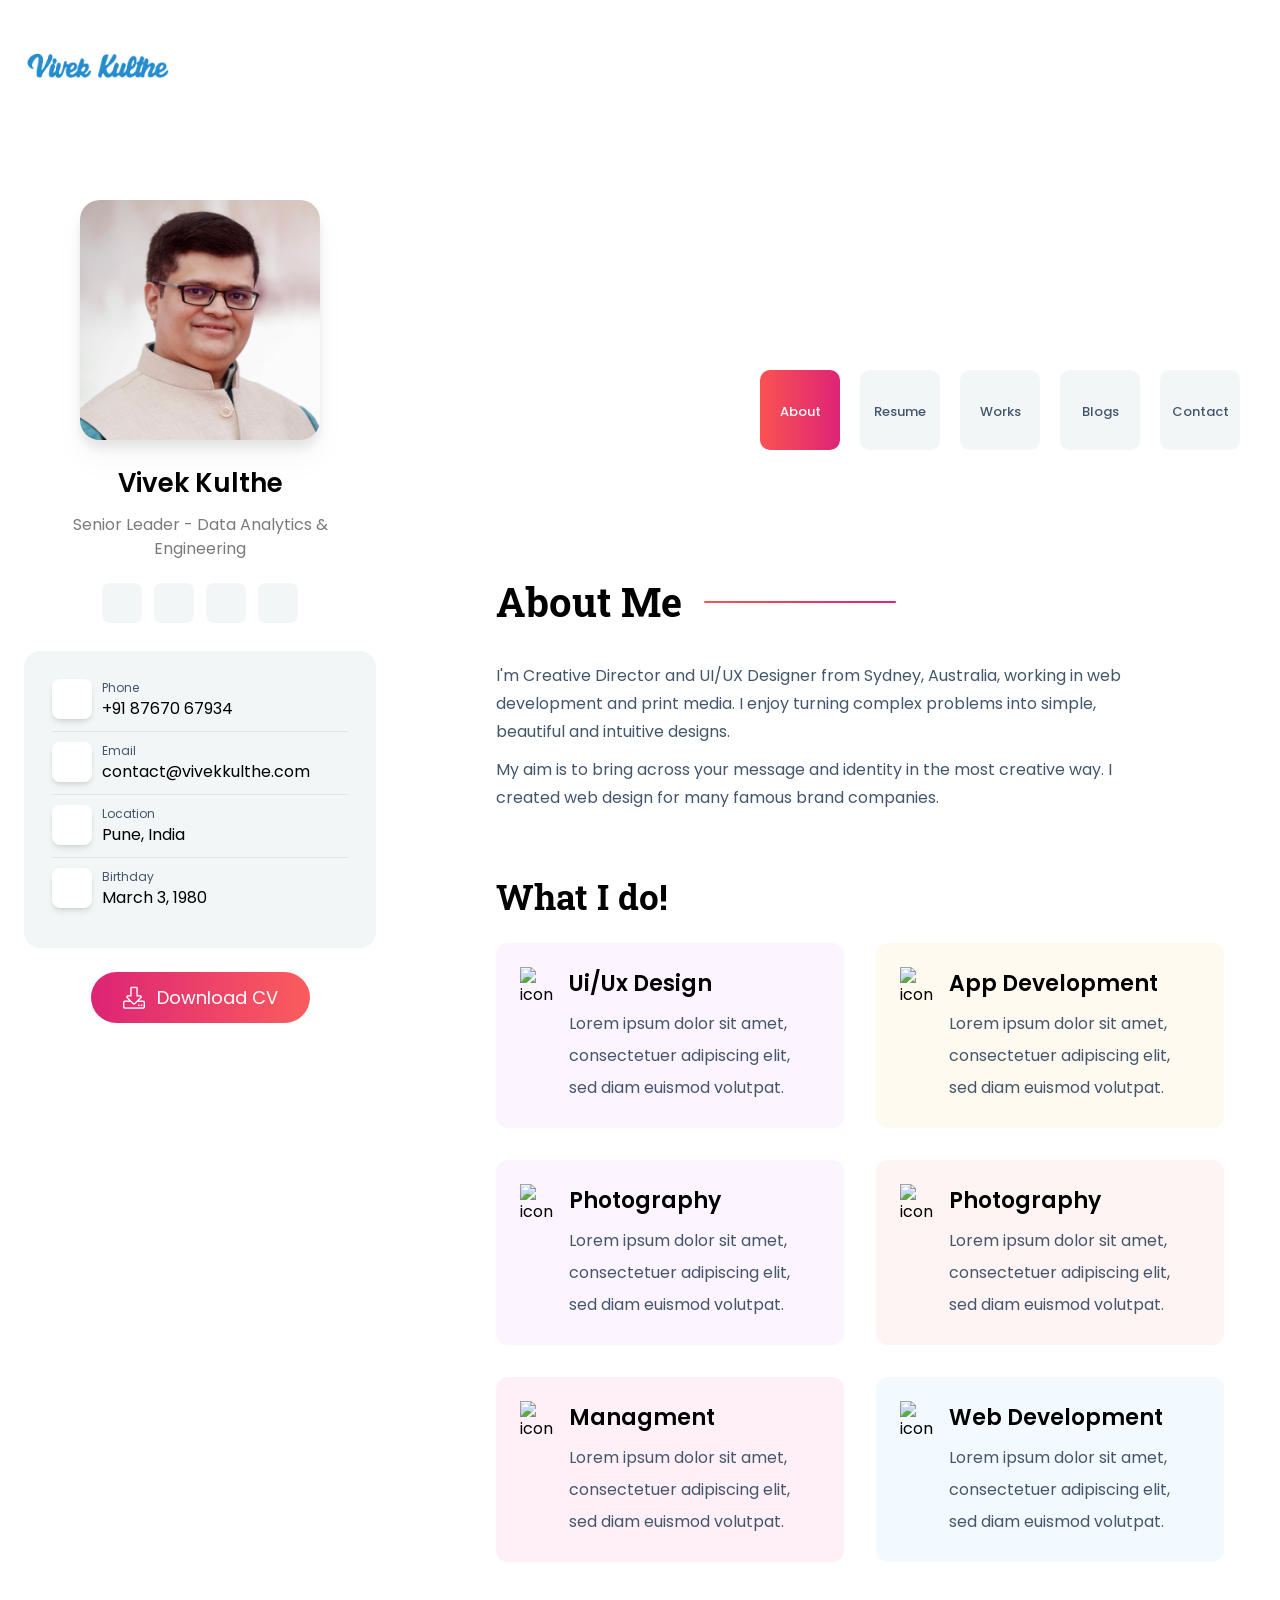
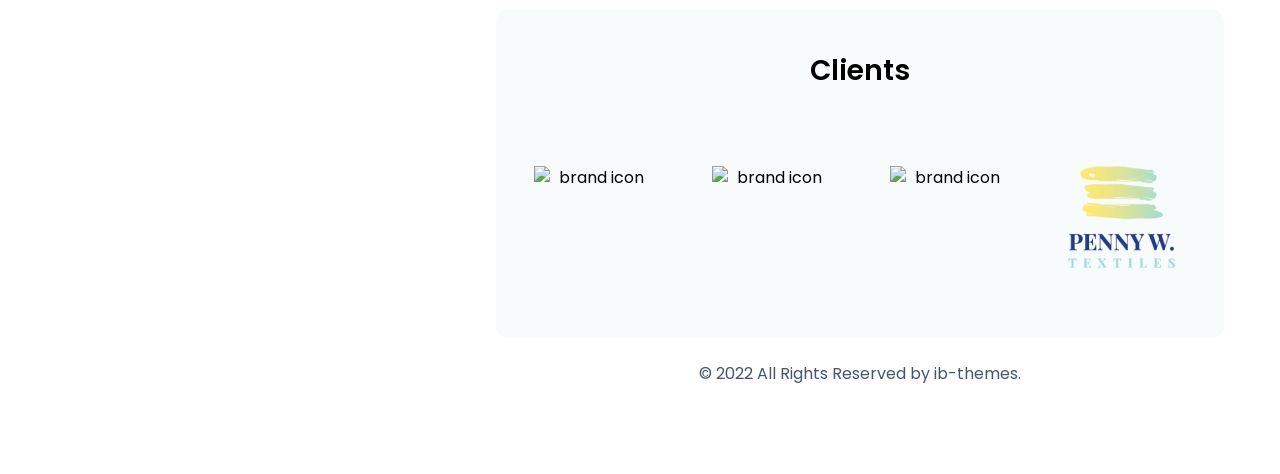
==== aboutOne.html @ 250ba007 "Initial commit" ====
<!DOCTYPE html>
<html lang="en">

<head>
    <!-- commom meta tag -->
    <meta charset="UTF-8" />
    <meta http-equiv="X-UA-Compatible" content="IE=edge" />
    <meta name="viewport" content="width=device-width, initial-scale=1.0" />
    <link rel="shortcut icon" href="./images/logo/faveicon.jpg" type="image/x-icon">
    <!--=== fontaswesome ===-->
    <link rel="stylesheet" href="./assets/fontaswesome/css/all.min.css" />
    <link rel="stylesheet" href="./assets/fontaswesome/css/fontawesome.min.css" />
    <link rel="preconnect" href="https://fonts.googleapis.com" />
    <link rel="preconnect" href="https://fonts.gstatic.com" crossorigin />
    <link
        href="https://fonts.googleapis.com/css2?family=Poppins:ital,wght@0,200;0,300;0,400;0,500;0,600;0,700;1,400;1,500;1,600&family=Roboto+Slab:wght@300;400;500;600;700&display=swap"
        rel="stylesheet" />
    <!-- slick -->
    <link rel="stylesheet" type="text/css" href="./css/vendor/slick.css" />
    <!--=== main css ===-->
    <link rel="stylesheet" href="./css/tailwind.css" />
    <link rel="stylesheet" href="./css/custom.css" />
        <title>About - Bostami Tailwind CSS Personal Portfolio HTML Template </title>

    <script>
        // On page load or when changing themes, best to add inline in `head` to avoid FOUC
        if (localStorage.getItem("color-theme") === "dark" || (!("color-theme" in localStorage) && window.matchMedia("(prefers-color-scheme: dark)").matches)) {
            document.documentElement.classList.add("dark");
        } else {
            document.documentElement.classList.remove("dark");
        }
    </script>
</head>

<body>
    <!-- PRELOADER -->
    <div id="preloader">
        <div class="loader_line"></div>
    </div>
    <!-- /PRELOADER -->

    <div class="bg-homeBg dark:bg-homeTwoBg-dark min-h-screen bg-no-repeat bg-center bg-cover bg-fixed md:pb-16 w-full">
        <div class="section-bg">
            <div class="w-full flex justify-between px-4">
                <!-- website Logo -->
                <a href="/">
                    <img class="h-[26px] lg:h-[32px]" src="./images/logo/logo.png" alt="logo" />
                </a>
                <div class="flex items-center">
                    <!-- dark and light mode toggle -->
                    <button id="theme-toggle" type="button" class="dark-light-btn">
                        <i id="theme-toggle-dark-icon" class="fa-solid text-xl fa-moon hidden"></i>
                        <i id="theme-toggle-light-icon" class="fa-solid fa-sun text-xl hidden"></i>
                    </button>
                    <!-- mobile toggle button -->
                    <button id="menu-toggle" type="button" class="menu-toggle-btn">
                        <i id="menu-toggle-open-icon" class="fa-solid fa-bars text-xl "></i>
                        <i id="menu-toggle-close-icon" class="fa-solid fa-xmark text-xl hidden  "></i>
                    </button>
                </div>
            </div>
        </div>

        <!-- mobile menu start -->
        <nav id="navbar" class="hidden lg:hidden">
            <ul
                class="block rounded-b-[20px] shadow-md absolute left-0 top-20 z-[22222222222222] w-full bg-white dark:bg-[#1d1d1d]">
                <li>
                    <a class="mobile-menu-items-active" href="./aboutOne.html">
                        <span class="mr-2 text-xl">
                            <i class="fa-regular fa-user"></i>
                        </span>About </a>
                </li>
                <li>
                    <a class="mobile-menu-items" href="./resumeOne.html">
                        <span class="mr-2 text-xl">
                            <i class="fa-regular fa-file-lines"></i>
                        </span>Resume </a>
                </li>
                <li>
                    <a class="mobile-menu-items" href="./portfiloOne.html">
                        <span class="mr-2 text-xl">
                            <i class="fas fa-briefcase"></i>
                        </span>Works </a>
                </li>
                <li>
                    <a class="mobile-menu-items" href="./blogOne.html">
                        <span class="mr-2 text-xl">
                            <i class="fa-brands fa-blogger"></i>
                        </span>Blogs </a>
                </li>
                <li>
                    <a class="mobile-menu-items" href="./contactOne.html">
                        <span class="mr-2 text-xl">
                            <i class="fa-solid fa-address-book"></i>
                        </span> Contact </a>
                </li>
            </ul>
        </nav>
        <!-- mobile menu end -->

        <div class="container grid grid-cols-12 md:gap-10 justify-between lg:mt-[220px]">
            <!-- sidber personal info -->
            <div class="col-span-12 lg:col-span-4 hidden lg:block h-screen sticky top-44">
                <div
                    class="w-full mb-6 lg:mb-0 mx-auto relative bg-white text-center dark:bg-[#111111] px-6 rounded-[20px] mt-[180px] md:mt-[220px] lg:mt-0">
                    <!-- profile image -->
                    <img src="./images/about/avatar.jpg"
                        class="w-[240px] absolute left-[50%] transform -translate-x-[50%] h-[240px] drop-shadow-xl mx-auto rounded-[20px] -mt-[140px]"
                        alt="about" />
                    <div class="pt-[100px] pb-8">
                        <h2 class="mt-6 mb-1 text-[26px] font-semibold dark:text-white"> Vivek Kulthe </h2>
                        <h3
                            class="mb-4 text-[#7B7B7B] inline-block dark:bg-[#1D1D1D] px-5 py-1.5 rounded-lg dark:text-[#A6A6A6]">
                            Senior Leader - Data Analytics & Engineering </h3>
                        <div class="flex justify-center space-x-3">
                            <!-- facebook icon and link -->
                            <a href="https://www.facebook.com/" target="_blank" rel="noopener noreferrer">
                                <span class="socialbtn text-[#1773EA]">
                                    <i class="fa-brands fa-facebook-f"></i>
                                </span>
                            </a>
                            <!-- twitter icon and link -->
                            <a href="https://twitter.com/" target="_blank" rel="noopener noreferrer">
                                <span class="socialbtn text-[#1C9CEA]">
                                    <i class="fa-brands fa-twitter"></i>
                                </span>
                            </a>
                            <!-- dribbble icon and link -->
                            <a href="https://dribbble.com/" target="_blank" rel="noopener noreferrer">
                                <span class="socialbtn text-[#e14a84]">
                                    <i class="fa-brands fa-dribbble"></i>
                                </span>
                            </a>
                            <!-- linkedin icon and link -->
                            <a href="https://www.linkedin.com/" target="_blank" rel="noopener noreferrer">
                                <span class="socialbtn text-[#0072b1]">
                                    <i class="fa-brands fa-linkedin-in"></i>
                                </span>
                            </a>
                        </div>
                        <!-- personal infomation start -->
                        <div class="p-7 rounded-2xl mt-7 bg-[#F3F6F6] dark:bg-[#1D1D1D]">
                            <div class="flex border-b border-[#E3E3E3] dark:border-[#3D3A3A] pb-2.5">
                                <span class="socialbtn bg-white dark:bg-black text-[#E93B81] shadow-md">
                                    <i class="fa-solid fa-mobile-screen-button"></i>
                                </span>
                                <div class="text-left ml-2.5">
                                    <p class="text-xs text-[#44566C] dark:text-[#A6A6A6]"> Phone </p>
                                    <p class="dark:text-white">+91 87670 67934</p>
                                </div>
                            </div>
                            <div class="flex border-b border-[#E3E3E3] dark:border-[#3D3A3A] py-2.5">
                                <span class="socialbtn bg-white dark:bg-black text-[#6AB5B9] shadow-md">
                                    <i class="fa-solid fa-envelope-open-text"></i>
                                </span>
                                <div class="text-left ml-2.5">
                                    <p class="text-xs text-[#44566C] dark:text-[#A6A6A6]"> Email </p>
                                    <p class="dark:text-white">contact@vivekkulthe.com</p>
                                </div>
                            </div>
                            <div class="flex border-b border-[#E3E3E3] dark:border-[#3D3A3A] py-2.5">
                                <span class="socialbtn bg-white dark:bg-black text-[#FD7590] shadow-md">
                                    <i class="fa-solid fa-location-dot"></i>
                                </span>
                                <div class="text-left ml-2.5">
                                    <p class="text-xs text-[#44566C] dark:text-[#A6A6A6]"> Location </p>
                                    <p class="dark:text-white">Pune, India</p>
                                </div>
                            </div>
                            <div class="flex py-2.5">
                                <span class="socialbtn bg-white dark:bg-black text-[#C17CEB] shadow-md">
                                    <i class="fa-solid fa-calendar-days"></i>
                                </span>
                                <div class="text-left ml-2.5">
                                    <p class="text-xs text-[#44566C] dark:text-[#A6A6A6]"> Birthday </p>
                                    <p class="dark:text-white">March 3, 1980</p>
                                </div>
                            </div>
                        </div>
                        <!-- personal infomation end-->
                        <!-- dowanload button -->
                        <a href="./images/Resume_Vivek_Kulthe.pdf">

                        <button class="dowanload-btn">
                            
                            <img class="mr-3" src="./images/icons/dowanload.png" alt="icon"/> Download CV </button>
                            </a>
                        </div>
                </div>
            </div>
            <div class="col-span-12 lg:col-span-8">
                <!-- header for mobile devices start -->
                <header
                    class="lg:w-[560px] h-[144px] hidden lg:block p-[30px] ml-auto mb-10 rounded-[16px] bg-white dark:bg-[#111111]">
                    <nav class="hidden lg:block">
                        <ul class="flex">
                            <li> <a class="menu-active" href="./aboutOne.html">
                                    <span class="text-xl mb-1">
                                        <i class="fa-regular fa-user"></i>
                                    </span> About </a></li>
                            <li> <a class="menu-item" href="./resumeOne.html">
                                    <span class="text-xl mb-1">
                                        <i class="fa-regular fa-file-lines"></i>
                                    </span> Resume </a></li>
                            <li> <a class="menu-item" href="./portfiloOne.html">
                                    <span class="text-xl mb-1">
                                        <i class="fas fa-briefcase"></i>
                                    </span> Works </a></li>
                            <li><a class="menu-item" href="./blogOne.html">
                                    <span class="text-xl mb-1">
                                        <i class="fa-brands fa-blogger"></i>
                                    </span> Blogs </a></li>
                            <li> <a class="menu-item" href="./contactOne.html">
                                    <span class="text-xl mb-1">
                                        <i class="fa-solid fa-address-book"></i>
                                    </span> Contact </a></li>
                        </ul>
                    </nav>
                </header>
                <!-- header for mobile devices end -->

                <!-- about me section start -->
                <div>
                    <div class="lg:rounded-2xl bg-white dark:bg-[#111111]">
                        <div class="pt-12 md:py-12 px-2 sm:px-5 md:px-10 lg:px-14">
                            <!-- about page title -->
                            <h2 class="after-effect after:left-52">About Me</h2>
                            <!-- personal info for mobile devices start -->
                            <div class="lg:hidden">
                                <div
                                    class="w-full mb-6 lg:mb-0 mx-auto relative bg-white text-center dark:bg-[#111111] px-6 rounded-[20px] mt-[180px] md:mt-[220px] lg:mt-0">
                                    <!-- profile image  -->
                                    <img src="./images/about/avatar.jpg"
                                        class="w-[240px] absolute left-[50%] transform -translate-x-[50%] h-[240px] drop-shadow-xl mx-auto rounded-[20px] -mt-[140px]"
                                        alt="about" />
                                    <div class="pt-[100px] pb-8">
                                        <h2 class="mt-6 mb-1 text-[26px] font-semibold dark:text-white"> Monalisa Ashley
                                        </h2>
                                        <h3
                                            class="mb-4 text-[#7B7B7B] inline-block dark:bg-[#1D1D1D] px-5 py-1.5 rounded-lg dark:text-[#A6A6A6]">
                                            Ui/Ux Designer </h3>

                                        <div class="flex justify-center space-x-3">
                                            <!-- facebook icon and link -->
                                            <a href="https://www.facebook.com/" target="_blank"
                                                rel="noopener noreferrer">
                                                <span class="socialbtn text-[#1773EA]">
                                                    <i class="fa-brands fa-facebook-f"></i>
                                                </span>
                                            </a>
                                            <!-- twitter icon and link -->
                                            <a href="https://twitter.com/" target="_blank" rel="noopener noreferrer">
                                                <span class="socialbtn text-[#1C9CEA]">
                                                    <i class="fa-brands fa-twitter"></i>
                                                </span>
                                            </a>
                                            <!-- dribbble icon and link -->
                                            <a href="https://dribbble.com/" target="_blank" rel="noopener noreferrer">
                                                <span class="socialbtn text-[#e14a84]">
                                                    <i class="fa-brands fa-dribbble"></i>
                                                </span>
                                            </a>
                                            <!-- linkedin icon and link -->
                                            <a href="https://www.linkedin.com/" target="_blank"
                                                rel="noopener noreferrer">
                                                <span class="socialbtn text-[#0072b1]">
                                                    <i class="fa-brands fa-linkedin-in"></i>
                                                </span>
                                            </a>
                                        </div>

                                        <!-- personal info start -->
                                        <div class="p-7 rounded-2xl mt-7 bg-[#F3F6F6] dark:bg-[#1D1D1D]">
                                            <div class="flex border-b border-[#E3E3E3] dark:border-[#3D3A3A] pb-2.5">
                                                <span class="socialbtn bg-white dark:bg-black text-[#E93B81] shadow-md">
                                                    <i class="fa-solid fa-mobile-screen-button"></i>
                                                </span>
                                                <div class="text-left ml-2.5">
                                                    <p class="text-xs text-[#44566C] dark:text-[#A6A6A6]"> Phone </p>
                                                    <p class="dark:text-white">+91 87670 67934</p>
                                                </div>
                                            </div>

                                            <div class="flex border-b border-[#E3E3E3] dark:border-[#3D3A3A] py-2.5">
                                                <span class="socialbtn bg-white dark:bg-black text-[#6AB5B9] shadow-md">
                                                    <i class="fa-solid fa-envelope-open-text"></i>
                                                </span>
                                                <div class="text-left ml-2.5">
                                                    <p class="text-xs text-[#44566C] dark:text-[#A6A6A6]"> Email </p>
                                                    <p class="dark:text-white">contact@vivekkulthe.com</p>
                                                </div>
                                            </div>

                                            <div class="flex border-b border-[#E3E3E3] dark:border-[#3D3A3A] py-2.5">
                                                <span class="socialbtn bg-white dark:bg-black text-[#FD7590] shadow-md">
                                                    <i class="fa-solid fa-location-dot"></i>
                                                </span>
                                                <div class="text-left ml-2.5">
                                                    <p class="text-xs text-[#44566C] dark:text-[#A6A6A6]"> Location </p>
                                                    <p class="dark:text-white">Pune,India</p>
                                                </div>
                                            </div>

                                            <div class="flex py-2.5">
                                                <span class="socialbtn bg-white dark:bg-black text-[#C17CEB] shadow-md">
                                                    <i class="fa-solid fa-calendar-days"></i>
                                                </span>
                                                <div class="text-left ml-2.5">
                                                    <p class="text-xs text-[#44566C] dark:text-[#A6A6A6]"> Birthday </p>
                                                    <p class="dark:text-white">March 3, 1980</p>
                                                </div>
                                            </div>
                                        </div>
                                        <!-- personal info end -->

                                        <!-- dowanload button -->
                                        <button class="dowanload-btn">
                                            <img class="mr-3" src="./images/icons/dowanload.png" alt="icon" /> Download
                                            CV
                                        </button>
                                    </div>
                                </div>
                            </div>
                            <!-- personal info for mobile devices end -->

                            <div class="lg:grid grid-cols-12 md:gap-10 pt-4 md:pt-[30px] items-center hidden">
                                <div class="col-span-12 space-y-2.5">
                                    <div class="lg:mr-16">
                                        <p class="text-[#44566c] dark:text-color-910 leading-7"> I'm Creative Director
                                            and UI/UX Designer from Sydney, Australia, working in web development and
                                            print media. I enjoy turning complex problems into simple, beautiful and
                                            intuitive designs. </p>
                                        <p class="text-[#44566c] leading-7 mt-2.5 dark:text-color-910"> My aim is to
                                            bring across your message and identity in the most creative way. I created
                                            web design for many famous brand companies. </p>
                                    </div>
                                    <div></div>
                                </div>
                            </div>

                        </div>

                        <!-- what i do section start -->
                        <div class="pb-12 px-2 sm:px-5 md:px-10 lg:px-14">
                            <h3 class="text-[35px] dark:text-white font-bold font-robotoSlab pb-5"> What I do! </h3>
                            <div class="grid gap-8 grid-cols-1 md:grid-cols-2 xl:grid-cols-2">
                                <div class="about-box bg-[#fcf4ff] dark:bg-transparent">
                                    <img class="w-10 h-10 object-contain block" src="./images/icons/icon.svg"
                                        alt="icon" />
                                    <div class="space-y-2">
                                        <h3 class="dark:text-white text-[22px] font-semibold"> Ui/Ux Design </h3>
                                        <p class="leading-8 text-gray-lite dark:text-[#A6A6A6]"> Lorem ipsum dolor sit
                                            amet, consectetuer adipiscing elit, sed diam euismod volutpat. </p>
                                    </div>
                                </div>

                                <div class="about-box bg-[#fefaf0] dark:bg-transparent">
                                    <img class="w-10 h-10 object-contain block" src="./images/icons/icon1.svg"
                                        alt="icon" />
                                    <div class="space-y-2">
                                        <h3 class="dark:text-white text-[22px] font-semibold"> App Development </h3>
                                        <p class="leading-8 text-gray-lite dark:text-[#A6A6A6]"> Lorem ipsum dolor sit
                                            amet, consectetuer adipiscing elit, sed diam euismod volutpat. </p>
                                    </div>
                                </div>

                                <div class="about-box bg-[#fcf4ff] dark:bg-transparent">
                                    <img class="w-10 h-10 object-contain block" src="./images/icons/icon2.svg"
                                        alt="icon" />
                                    <div class="space-y-2">
                                        <h3 class="dark:text-white text-[22px] font-semibold"> Photography </h3>
                                        <p class="leading-8 text-gray-lite dark:text-[#A6A6A6]"> Lorem ipsum dolor sit
                                            amet, consectetuer adipiscing elit, sed diam euismod volutpat. </p>
                                    </div>
                                </div>

                                <div class="about-box bg-[#fff4f4] dark:bg-transparent">
                                    <img class="w-10 h-10 object-contain block" src="./images/icons/icon3.svg"
                                        alt="icon" />
                                    <div class="space-y-2">
                                        <h3 class="dark:text-white text-[22px] font-semibold"> Photography </h3>
                                        <p class="leading-8 text-gray-lite dark:text-[#A6A6A6]"> Lorem ipsum dolor sit
                                            amet, consectetuer adipiscing elit, sed diam euismod volutpat. </p>
                                    </div>
                                </div>

                                <div class="about-box bg-[#fff0f8] dark:bg-transparent">
                                    <img class="w-10 h-10 object-contain block" src="./images/icons/icon4.svg"
                                        alt="icon" />
                                    <div class="space-y-2">
                                        <h3 class="dark:text-white text-[22px] font-semibold"> Managment </h3>
                                        <p class="leading-8 text-gray-lite dark:text-[#A6A6A6]"> Lorem ipsum dolor sit
                                            amet, consectetuer adipiscing elit, sed diam euismod volutpat. </p>
                                    </div>
                                </div>

                                <div class="about-box bg-[#f3faff] dark:bg-transparent">
                                    <img class="w-10 h-10 object-contain block" src="./images/icons/icon5.svg"
                                        alt="icon" />
                                    <div class="space-y-2">
                                        <h3 class="dark:text-white text-[22px] font-semibold"> Web Development </h3>
                                        <p class="leading-8 text-gray-lite dark:text-[#A6A6A6]"> Lorem ipsum dolor sit
                                            amet, consectetuer adipiscing elit, sed diam euismod volutpat. </p>
                                    </div>
                                </div>
                            </div>
                        </div>

                        <!-- what i do section start -->
                        <div class="px-2 sm:px-5 md:px-10 lg:px-14">
                            <div class="bg-[#F8FBFB] dark:bg-[#0D0D0D] max-w-full h-auto py-10 rounded-xl">
                                <h3 class="text-center dark:text-white text-6xl mb-3 font-semibold"> Clients </h3>
                                <!-- slider and slider items -->
                                <div class="slickOne text-center px-2 pt-8">
                                    <div>
                                        <img class="overflow-hidden brand-img" src="./images/slider/brand.png"
                                            alt="brand icon" />
                                    </div>
                                    <div>
                                        <img class="overflow-hidden brand-img" src="./images/slider/brand1.png"
                                            alt="brand icon" />
                                    </div>
                                    <div>
                                        <img class="overflow-hidden brand-img" src="./images/slider/brand2.png"
                                            alt="brand icon" />
                                    </div>
                                    <div>
                                        <img class="overflow-hidden brand-img" src="./images/slider/brand3.png"
                                            alt="brand icon" />
                                    </div>
                                    <div>
                                        <img class="overflow-hidden brand-img" src="./images/slider/brand4.png"
                                            alt="brand icon" />
                                    </div>
                                    <div>
                                        <img class="overflow-hidden brand-img" src="./images/slider/brand1.png"
                                            alt="brand icon" />
                                    </div>
                                    <div>
                                        <img class="overflow-hidden brand-img" src="./images/slider/brand1.png"
                                            alt="brand icon" />
                                    </div>
                                </div>
                                <!-- slider and slider items end -->
                            </div>
                        </div>

                        <!-- footer start -->
                        <footer class="overflow-hidden rounded-b-2xl" style="background: transparent">
                            <p class="text-center py-6 text-gray-lite dark:text-color-910"> © 2022 All Rights Reserved
                                by <a class="hover:text-[#FA5252] duration-300 transition"
                                    href="https://themeforest.net/user/ib-themes" target="_blank"
                                    rel="noopener noreferrer"> ib-themes</a>. </p>
                        </footer>
                        <!-- footer section end -->
                    </div>
                </div>
                <!-- about me section start -->
            </div>
        </div>
    </div>
    <!-- End bgHomeBg -->


    <!--==== js =====-->
    <script src="./js/vendor/jquary.min.js"></script>
    <script src="./js/vendor/slick.js"></script>
    <!-- main js -->
    <script src="./js/main.js"></script>
</body>

</html>
---- css/custom.css ----
@import url("https://fonts.googleapis.com/css2?family=Poppins:wght@300;400;500;600;700;800;900&family=Roboto+Slab:wght@300;400;500;600;700;800;900&display=swap");

html {
	font-family: "Poppins", sans-serif;
}

/* modal */
.modal {
	max-width: 800px !important;
}

/* width */
.scrollbarLight::-webkit-scrollbar,
.scrollbarDark::-webkit-scrollbar {
	width: 10px;
	height: 10px;
}

/* Track */
.scrollbarLight::-webkit-scrollbar-track {
	border-radius: 100vh;
	background: #e9e3e3;
}

/* Handle */
.scrollbarLight::-webkit-scrollbar-thumb {
	background: #797979;
	border-radius: 100vh;
	border: 5px solid #9c9fa1;
}

/* Handle on hover */
.scrollbarLight::-webkit-scrollbar-thumb:hover {
	background: #cfd0d3;
}

/* Hide scrollbar for Chrome, Safari and Opera */
.no-scrollbar::-webkit-scrollbar {
	display: none;
}

/* Hide scrollbar for IE, Edge and Firefox */
.no-scrollbar {
	-ms-overflow-style: none;
	/* IE and Edge */
	scrollbar-width: none;
	/* Firefox */
}

/* Track */
.scrollbarDark::-webkit-scrollbar-track {
	border-radius: 100vh;
	background: #000000;
}

/* Handle */
.scrollbarDark::-webkit-scrollbar-thumb {
	background: #000000;
	border-radius: 100vh;
	border: 5px solid #4f4f4f;
}

/* Handle on hover */
.scrollbarLight::-webkit-scrollbar-thumb:hover {
	background: #111111;
}

.linked {
	color: white !important;
}
/* input remove auto fill background */
input:-webkit-autofill,
input:-webkit-autofill:hover,
input:-webkit-autofill:focus {
	-webkit-text-fill-color: gray;
	/* -webkit-box-shadow: 0 0 0px 1000px transparent inset; */
	transition: background-color 5000s ease-in-out 0s;
	background: none !important;
}
/* active color */
.is-active {
	color: #fa5252 !important;
}
/* slider img */
.slick-slide {
	padding: 30px;
}
.fillter-btn.is-checked {
	color: #fa5252;
}
.mymix {
	min-height: 50vh;
	margin-left: -10px;
	margin-right: -10px;
}
.three-col .isotop-item,
.three-col .grid-sizer {
	width: 33.33%;
	padding: 0 10px;
}
.two-col .isotop-item,
.two-col .grid-sizer {
	width: 50%;
	padding: 0 10px;
}
@media (max-width: 1199px) {
	.three-col .isotop-item,
	.three-col .grid-sizer {
		width: 50%;
	}
}
@media (max-width: 576px) {
	.three-col .isotop-item,
	.three-col .grid-sizer,
	.two-col .isotop-item,
	.two-col .grid-size {
		width: 100%;
	}
}
.three-col .isotop-item > div,
.two-col .isotop-item > div {
	margin-bottom: 20px;
}
.brand-img {
	max-width: 100% !important;
	width: auto !important;
	height: auto !important;
	overflow: hidden;
	text-align: center;
}
/* owl-carousel */
.owl-carousel .owl-stage {
	display: flex;
	align-items: center;
}

.owl-carousel .owl-stage .owl-item {
	padding: 20px 30px;
}

.fix {
	display: none;
}

.close {
	position: absolute;
	top: -12.5px;
	right: -12.5px;
	display: block;
	width: 30px;
	height: 30px;
	text-indent: -9999px;
	background-size: contain;
	background-repeat: no-repeat;
	background-position: center center;
	width: 50px !important;
	height: 50px !important;
	top: -20px !important;
	right: -20px !important;
	border-radius: 50%;
}

.close-light {
	background-image: url(../images/icons/closelight.jpg);
}

.close-dark {
	background-image: url(../images/icons/closeDark.png);
}

.modal a.close-modal {
	display: none;
}

/* preloader */

#preloader {
	position: fixed;
	left: 0;
	top: 0;
	height: 100vh;
	width: 100%;
	z-index: 999999999999999999;
	display: flex;
}

#preloader:before,
#preloader:after {
	content: "";
	position: absolute;
	left: 0;
	top: 0;
	width: 50%;
	height: 100%;
	z-index: -1;
	background-color: #000;
	-webkit-transition: all 0.3s ease 0s;
	-o-transition: all 0.3s ease 0s;
	transition: all 0.3s ease 0s;
}

#preloader:after {
	left: auto;
	right: 0;
}

#preloader .loader_line {
	margin: auto;
	width: 1px;
	height: 250px;
	position: relative;
	overflow: hidden;
	-webkit-transition: all 0.8s ease 0s;
	-o-transition: all 0.8s ease 0s;
	transition: all 0.8s ease 0s;
}

.loader_line:before {
	content: "";
	position: absolute;
	left: 0;
	top: 50%;
	width: 1px;
	height: 0%;
	-webkit-transform: translateY(-50%);
	-ms-transform: translateY(-50%);
	-o-transform: translateY(-50%);
	transform: translateY(-50%);
	background-color: #fff;
	-webkit-animation: lineheight 1000ms ease-in-out 0s forwards;
	-o-animation: lineheight 1000ms ease-in-out 0s forwards;
	animation: lineheight 1000ms ease-in-out 0s forwards;
}

.loader_line:after {
	content: "";
	position: absolute;
	left: 0;
	top: 0;
	width: 1px;
	height: 100%;
	background-color: #999999;
	-webkit-transform: translateY(-100%);
	-ms-transform: translateY(-100%);
	-o-transform: translateY(-100%);
	transform: translateY(-100%);
	-webkit-animation: lineround 1200ms linear 0s infinite;
	-o-animation: lineround 1200ms linear 0s infinite;
	animation: lineround 1200ms linear 0s infinite;
	animation-delay: 2000ms;
}

@keyframes lineheight {
	0% {
		height: 0%;
	}

	100% {
		height: 100%;
	}
}

@keyframes lineround {
	0% {
		-webkit-transform: translateY(-100%);
		-ms-transform: translateY(-100%);
		-o-transform: translateY(-100%);
		transform: translateY(-100%);
	}

	100% {
		-webkit-transform: translateY(200%);
		-ms-transform: translateY(200%);
		-o-transform: translateY(200%);
		transform: translateY(200%);
	}
}
.portfolio_list {
	min-height: 50vh;
}
/*hiding all*/
.preloaded .loader_line:after {
	opacity: 0;
}

.preloaded .loader_line {
	opacity: 0;
	height: 100% !important;
}

.preloaded:before,
.preloaded:after {
	-webkit-animation: preloadedzero 300ms ease-in-out 500ms forwards;
	-o-animation: preloadedzero 300ms ease-in-out 500ms forwards;
	animation: preloadedzero 300ms ease-in-out 500ms forwards;
}

@keyframes preloadedzero {
	0% {
		width: 50%;
	}

	100% {
		width: 0%;
	}
}
/* media queries */
@media only screen and (max-width: 992px) {
	.close {
		top: -45px !important;
		right: 5px !important;
		width: 40px !important;
		height: 40px !important;
	}
}

.jquery-modal.blocker {
	z-index: 9999999999;
}
.close {
	filter: invert(0.9);
	transition: 0.3s;
}
.close:hover {
	filter: invert(1);
}
@media only screen and (min-width: 1700px) {
	.scroll-hide-1700 {
		overflow: hidden;
	}
}
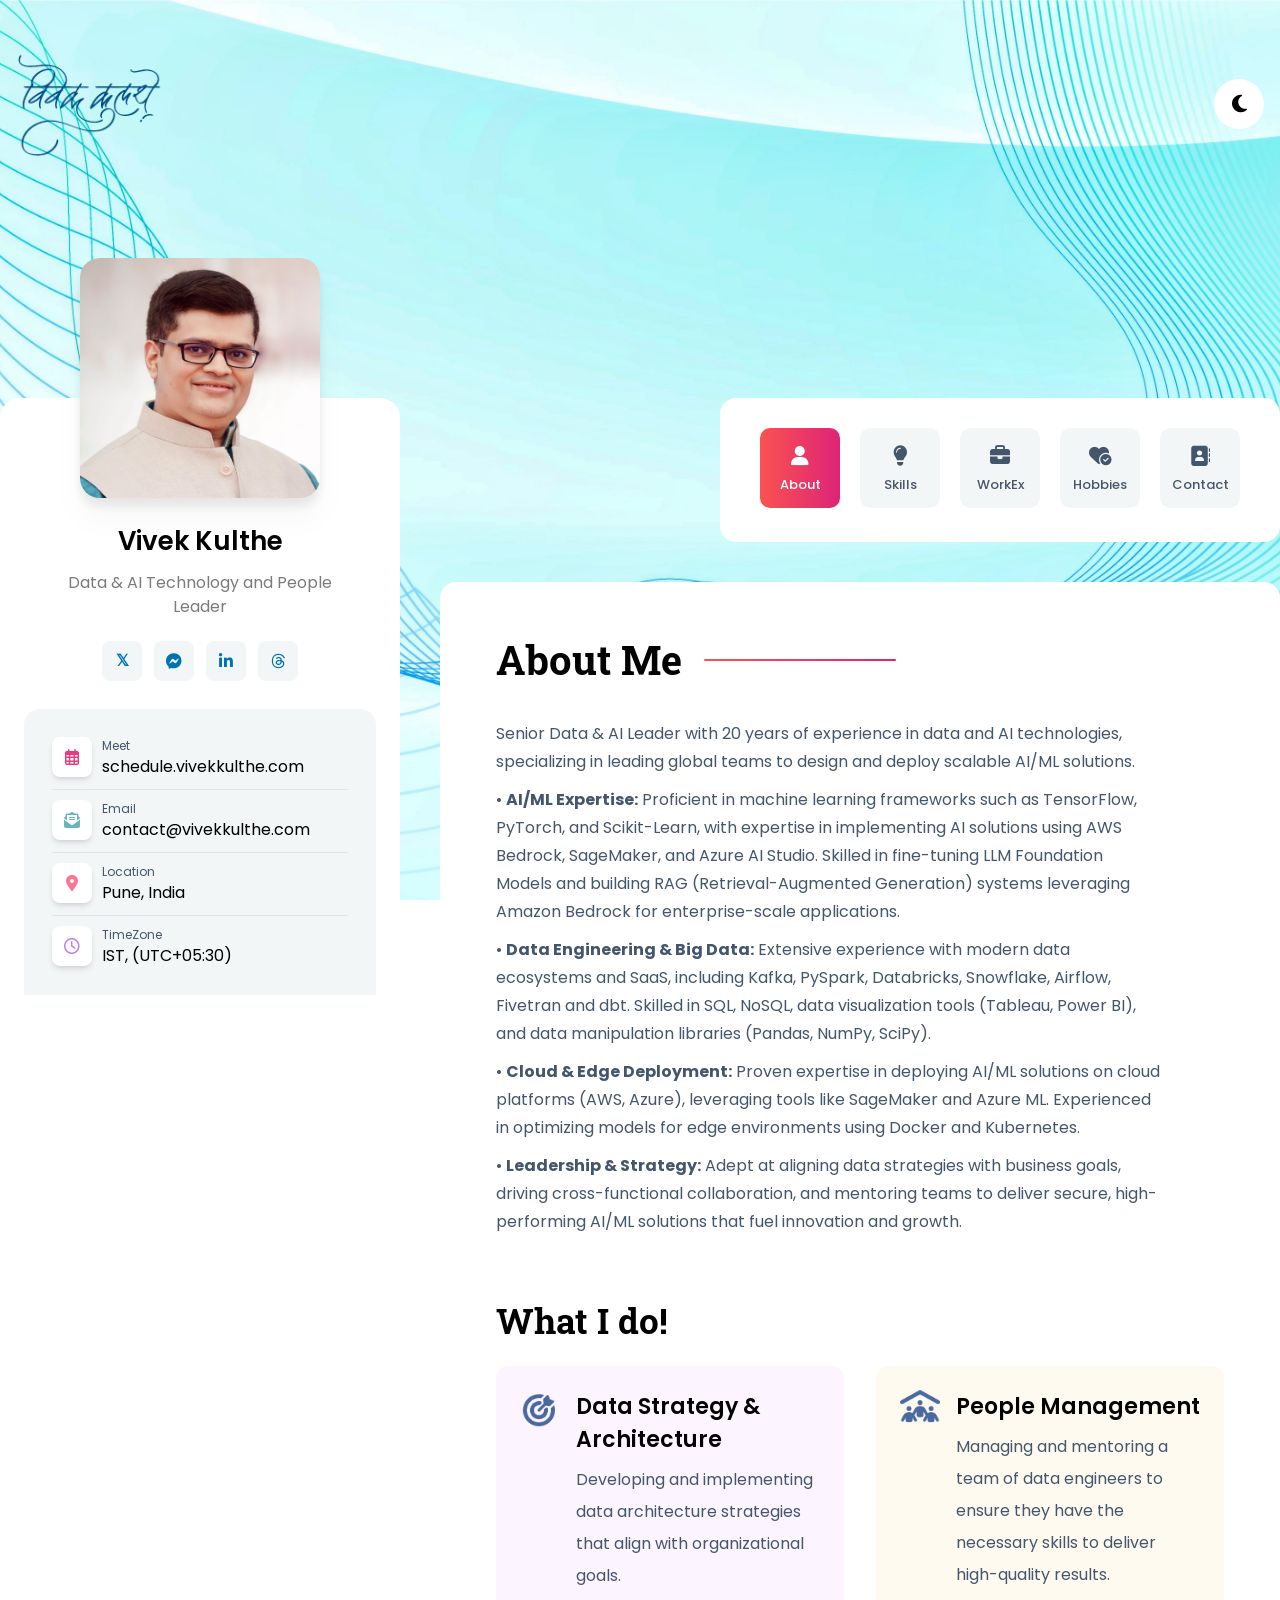
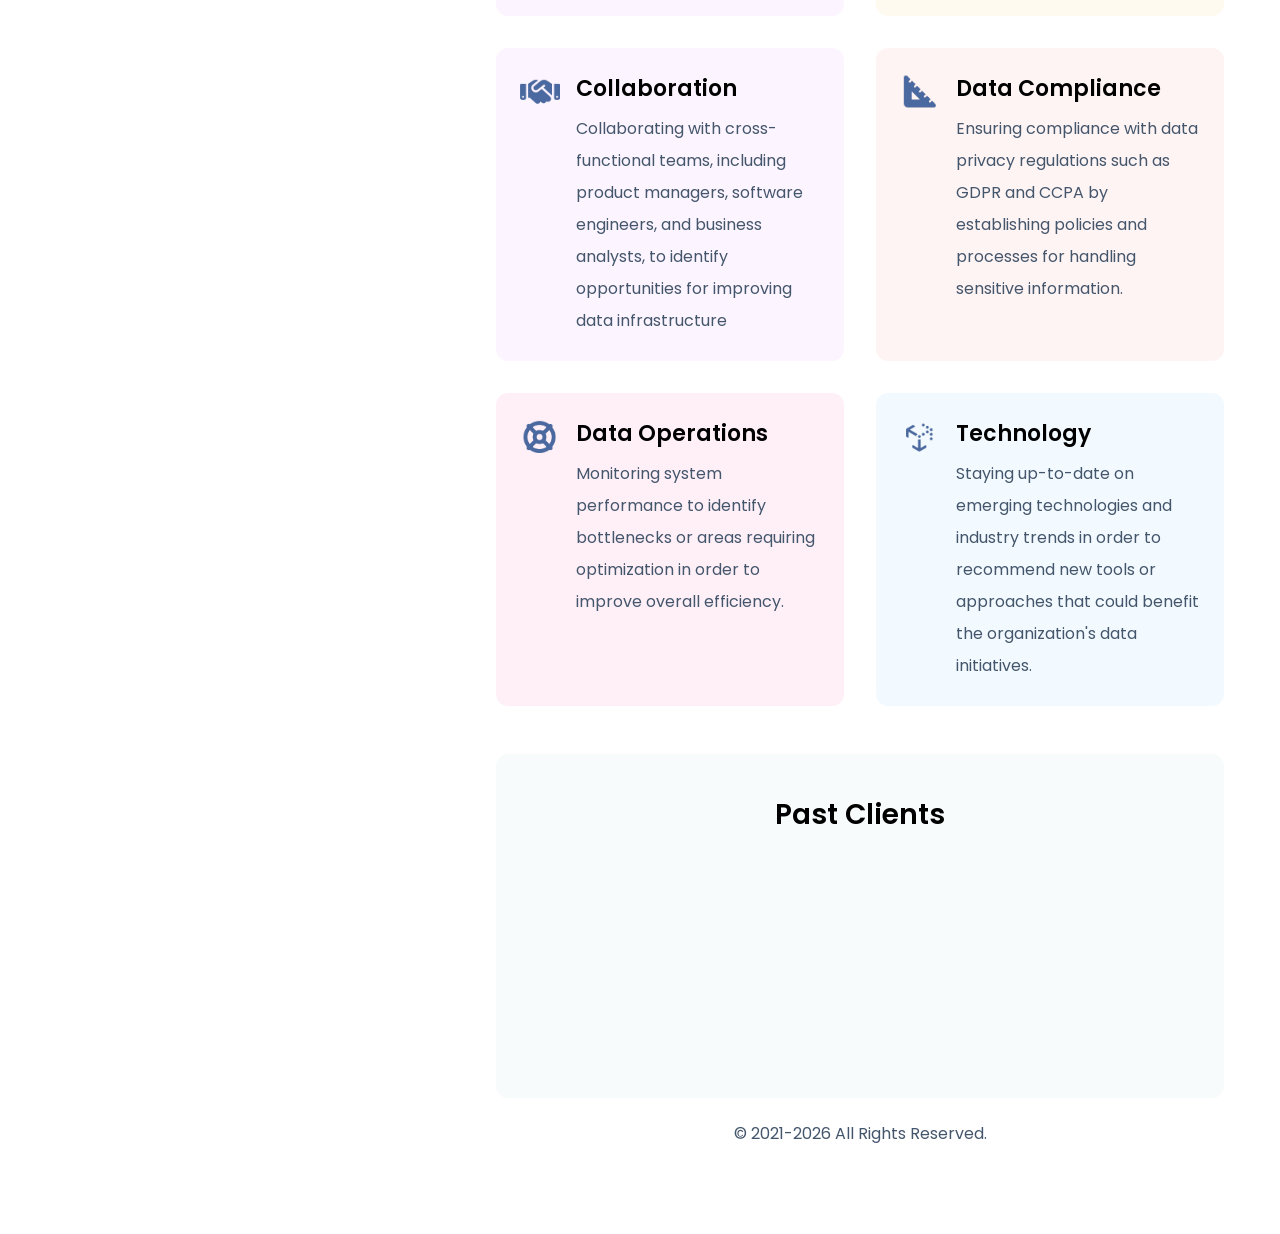
==== commit 8735e922: "sss" ====
--- a/aboutOne.html
+++ b/aboutOne.html
@@ -2,11 +2,21 @@
 <html lang="en">
 
 <head>
-    <!-- commom meta tag -->
+    <!-- Google tag (gtag.js) -->
+    <script async src="https://www.googletagmanager.com/gtag/js?id=G-Y4G8QSVCS0"></script>
+    <script>
+      window.dataLayer = window.dataLayer || [];
+      function gtag(){dataLayer.push(arguments);}
+      gtag('js', new Date());
+
+      gtag('config', 'G-Y4G8QSVCS0');
+    </script>
+
+<!-- commom meta tag -->
     <meta charset="UTF-8" />
     <meta http-equiv="X-UA-Compatible" content="IE=edge" />
     <meta name="viewport" content="width=device-width, initial-scale=1.0" />
-    <link rel="shortcut icon" href="./images/logo/faveicon.jpg" type="image/x-icon">
+    <link rel="shortcut icon" href="./images/logo/faveicon.svg" type="image/x-icon">
     <!--=== fontaswesome ===-->
     <link rel="stylesheet" href="./assets/fontaswesome/css/all.min.css" />
     <link rel="stylesheet" href="./assets/fontaswesome/css/fontawesome.min.css" />
@@ -20,7 +30,7 @@
     <!--=== main css ===-->
     <link rel="stylesheet" href="./css/tailwind.css" />
     <link rel="stylesheet" href="./css/custom.css" />
-        <title>About - Bostami Tailwind CSS Personal Portfolio HTML Template </title>
+    <title>About - Vivek Kulthe</title>
 
     <script>
         // On page load or when changing themes, best to add inline in `head` to avoid FOUC
@@ -39,12 +49,12 @@
     </div>
     <!-- /PRELOADER -->
 
-    <div class="bg-homeBg dark:bg-homeTwoBg-dark min-h-screen bg-no-repeat bg-center bg-cover bg-fixed md:pb-16 w-full">
+    <div class="bg-homeBg dark:bg-homeBg-dark min-h-screen bg-no-repeat bg-center bg-cover bg-fixed md:pb-16 w-full">
         <div class="section-bg">
             <div class="w-full flex justify-between px-4">
                 <!-- website Logo -->
                 <a href="/">
-                    <img class="h-[26px] lg:h-[32px]" src="./images/logo/logo.png" alt="logo" />
+                    <img width="148" height="105" src="./images/logo/logo.png" alt="logo" />
                 </a>
                 <div class="flex items-center">
                     <!-- dark and light mode toggle -->
@@ -68,26 +78,26 @@
                 <li>
                     <a class="mobile-menu-items-active" href="./aboutOne.html">
                         <span class="mr-2 text-xl">
-                            <i class="fa-regular fa-user"></i>
+                            <i class="fa-solid fa-user"></i>
                         </span>About </a>
                 </li>
                 <li>
                     <a class="mobile-menu-items" href="./resumeOne.html">
                         <span class="mr-2 text-xl">
-                            <i class="fa-regular fa-file-lines"></i>
-                        </span>Resume </a>
+                            <i class="fa-solid fa-lightbulb"></i>
+                        </span>Skills </a>
                 </li>
                 <li>
                     <a class="mobile-menu-items" href="./portfiloOne.html">
                         <span class="mr-2 text-xl">
                             <i class="fas fa-briefcase"></i>
-                        </span>Works </a>
+                        </span>WorkEx </a>
                 </li>
                 <li>
                     <a class="mobile-menu-items" href="./blogOne.html">
                         <span class="mr-2 text-xl">
-                            <i class="fa-brands fa-blogger"></i>
-                        </span>Blogs </a>
+                            <i class="fa-solid fa-heart-circle-check"></i>
+                        </span>Hobbies </a>
                 </li>
                 <li>
                     <a class="mobile-menu-items" href="./contactOne.html">
@@ -105,88 +115,86 @@
                 <div
                     class="w-full mb-6 lg:mb-0 mx-auto relative bg-white text-center dark:bg-[#111111] px-6 rounded-[20px] mt-[180px] md:mt-[220px] lg:mt-0">
                     <!-- profile image -->
-                    <img src="./images/about/avatar.jpg"
+                    <img src="./images/about/avatar.png"
                         class="w-[240px] absolute left-[50%] transform -translate-x-[50%] h-[240px] drop-shadow-xl mx-auto rounded-[20px] -mt-[140px]"
                         alt="about" />
-                    <div class="pt-[100px] pb-8">
-                        <h2 class="mt-6 mb-1 text-[26px] font-semibold dark:text-white"> Vivek Kulthe </h2>
-                        <h3
-                            class="mb-4 text-[#7B7B7B] inline-block dark:bg-[#1D1D1D] px-5 py-1.5 rounded-lg dark:text-[#A6A6A6]">
-                            Senior Leader - Data Analytics & Engineering </h3>
-                        <div class="flex justify-center space-x-3">
-                            <!-- facebook icon and link -->
-                            <a href="https://www.facebook.com/" target="_blank" rel="noopener noreferrer">
-                                <span class="socialbtn text-[#1773EA]">
-                                    <i class="fa-brands fa-facebook-f"></i>
-                                </span>
-                            </a>
-                            <!-- twitter icon and link -->
-                            <a href="https://twitter.com/" target="_blank" rel="noopener noreferrer">
-                                <span class="socialbtn text-[#1C9CEA]">
-                                    <i class="fa-brands fa-twitter"></i>
-                                </span>
-                            </a>
-                            <!-- dribbble icon and link -->
-                            <a href="https://dribbble.com/" target="_blank" rel="noopener noreferrer">
-                                <span class="socialbtn text-[#e14a84]">
-                                    <i class="fa-brands fa-dribbble"></i>
-                                </span>
-                            </a>
-                            <!-- linkedin icon and link -->
-                            <a href="https://www.linkedin.com/" target="_blank" rel="noopener noreferrer">
-                                <span class="socialbtn text-[#0072b1]">
-                                    <i class="fa-brands fa-linkedin-in"></i>
-                                </span>
-                            </a>
-                        </div>
-                        <!-- personal infomation start -->
-                        <div class="p-7 rounded-2xl mt-7 bg-[#F3F6F6] dark:bg-[#1D1D1D]">
-                            <div class="flex border-b border-[#E3E3E3] dark:border-[#3D3A3A] pb-2.5">
-                                <span class="socialbtn bg-white dark:bg-black text-[#E93B81] shadow-md">
-                                    <i class="fa-solid fa-mobile-screen-button"></i>
-                                </span>
-                                <div class="text-left ml-2.5">
-                                    <p class="text-xs text-[#44566C] dark:text-[#A6A6A6]"> Phone </p>
-                                    <p class="dark:text-white">+91 87670 67934</p>
-                                </div>
-                            </div>
-                            <div class="flex border-b border-[#E3E3E3] dark:border-[#3D3A3A] py-2.5">
-                                <span class="socialbtn bg-white dark:bg-black text-[#6AB5B9] shadow-md">
-                                    <i class="fa-solid fa-envelope-open-text"></i>
-                                </span>
-                                <div class="text-left ml-2.5">
-                                    <p class="text-xs text-[#44566C] dark:text-[#A6A6A6]"> Email </p>
-                                    <p class="dark:text-white">contact@vivekkulthe.com</p>
-                                </div>
-                            </div>
-                            <div class="flex border-b border-[#E3E3E3] dark:border-[#3D3A3A] py-2.5">
-                                <span class="socialbtn bg-white dark:bg-black text-[#FD7590] shadow-md">
-                                    <i class="fa-solid fa-location-dot"></i>
-                                </span>
-                                <div class="text-left ml-2.5">
-                                    <p class="text-xs text-[#44566C] dark:text-[#A6A6A6]"> Location </p>
-                                    <p class="dark:text-white">Pune, India</p>
-                                </div>
-                            </div>
-                            <div class="flex py-2.5">
-                                <span class="socialbtn bg-white dark:bg-black text-[#C17CEB] shadow-md">
-                                    <i class="fa-solid fa-calendar-days"></i>
-                                </span>
-                                <div class="text-left ml-2.5">
-                                    <p class="text-xs text-[#44566C] dark:text-[#A6A6A6]"> Birthday </p>
-                                    <p class="dark:text-white">March 3, 1980</p>
-                                </div>
-                            </div>
-                        </div>
-                        <!-- personal infomation end-->
+                        <div class="pt-[100px] pb-8">
+                            <h1 class="mt-6 mb-1 text-[26px] font-semibold dark:text-white"> Vivek Kulthe </h1>
+                            <h3
+                                class="mb-4 text-[#7B7B7B] inline-block dark:bg-[#1D1D1D] px-5 py-1.5 rounded-lg dark:text-[#A6A6A6]">
+                                Data & AI Technology and People Leader</h3>
+                            <div class="flex justify-center space-x-3">
+                                
+                                <!-- twitter icon and link -->
+                                <a href="https://twitter.com/intent/tweet?screen_name=vivekkulthe" target="_blank" rel="noopener noreferrer">
+                                    <span class="socialbtn text-[#0072b1]">
+                                        <b>𝕏</b><!-- <i class="fa-brands fa-twitter"></i> -->
+                                    </span>
+                                </a>
+                                <!-- dribbble icon and link -->
+                                <a href="https://www.messenger.com/t/100075102113642" target="_blank" rel="noopener noreferrer">
+                                    <span class="socialbtn text-[#0072b1]">
+                                        <i class="fa-brands fa-facebook-messenger"></i>
+                                    </span>
+                                </a>
+                                <!-- linkedin icon and link -->
+                                <a href="https://www.linkedin.com/in/vivekkulthe/" target="_blank" rel="noopener noreferrer">
+                                    <span class="socialbtn text-[#0072b1]">
+                                        <i class="fa-brands fa-linkedin-in"></i>
+                                    </span>
+                                </a>
+                                <!-- facebook icon and link -->
+                                <a href="https://www.threads.net/@vivek.kulthe" target="_blank" rel="noopener noreferrer">
+                                    <span class="socialbtn text-[#0072b1]">
+                                        <i class="fa-brands fa-threads"></i>
+                                    </span>
+                                </a>
+                            </div>
+    
+                            <div class="p-7 rounded-2xl mt-7 bg-[#F3F6F6] dark:bg-[#1D1D1D]">
+                                <div class="flex border-b border-[#E3E3E3] dark:border-[#3D3A3A] pb-2.5">
+                                    <span class="socialbtn bg-white dark:bg-black text-[#E93B81] shadow-md">
+                                        <i class="fa-regular fa-calendar-days"></i>
+                                    </span>
+                                    <div class="text-left ml-2.5">
+                                        <p class="text-xs text-[#44566C] dark:text-[#A6A6A6]"> Meet </p>
+                                        <p class="dark:text-white">schedule.vivekkulthe.com</p>
+                                    </div>
+                                </div>
+                                <div class="flex border-b border-[#E3E3E3] dark:border-[#3D3A3A] py-2.5">
+                                    <span class="socialbtn bg-white dark:bg-black text-[#6AB5B9] shadow-md">
+                                        <i class="fa-solid fa-envelope-open-text"></i>
+                                    </span>
+                                    <div class="text-left ml-2.5">
+                                        <p class="text-xs text-[#44566C] dark:text-[#A6A6A6]"> Email </p>
+                                        <p class="dark:text-white">contact@vivekkulthe.com</p>
+                                    </div>
+                                </div>
+                                <div class="flex border-b border-[#E3E3E3] dark:border-[#3D3A3A] py-2.5">
+                                    <span class="socialbtn bg-white dark:bg-black text-[#FD7590] shadow-md">
+                                        <i class="fa-solid fa-location-dot"></i>
+                                    </span>
+                                    <div class="text-left ml-2.5">
+                                        <p class="text-xs text-[#44566C] dark:text-[#A6A6A6]"> Location </p>
+                                        <p class="dark:text-white">Pune, India</p>
+                                    </div>
+                                </div>
+                                <div class="flex py-2.5">
+                                    <span class="socialbtn bg-white dark:bg-black text-[#C17CEB] shadow-md">
+                                        <i class="fa-regular fa-clock"></i>
+                                    </span>
+                                    <div class="text-left ml-2.5">
+                                        <p class="text-xs text-[#44566C] dark:text-[#A6A6A6]"> TimeZone </p>
+                                        <p class="dark:text-white">IST, (UTC+05:30)</p>
+                                    </div>
+                                </div>
+                            </div>
+        <!-- personal infomation end-->
                         <!-- dowanload button -->
-                        <a href="./images/Resume_Vivek_Kulthe.pdf">
-
-                        <button class="dowanload-btn">
-                            
-                            <img class="mr-3" src="./images/icons/dowanload.png" alt="icon"/> Download CV </button>
-                            </a>
-                        </div>
+                        <a href="https://vivekkulthe.com/resume/Resume_Vivek_Kulthe_Data_Technology_Leader.pdf">
+                            <button class="dowanload-btn">
+                            <img class="mr-3" src="./images/icons/dowanload.png" alt="icon" /> Download CV </button></a>
+                    </div>
                 </div>
             </div>
             <div class="col-span-12 lg:col-span-8">
@@ -197,20 +205,20 @@
                         <ul class="flex">
                             <li> <a class="menu-active" href="./aboutOne.html">
                                     <span class="text-xl mb-1">
-                                        <i class="fa-regular fa-user"></i>
+                                        <i class="fa-solid fa-user"></i>
                                     </span> About </a></li>
                             <li> <a class="menu-item" href="./resumeOne.html">
                                     <span class="text-xl mb-1">
-                                        <i class="fa-regular fa-file-lines"></i>
-                                    </span> Resume </a></li>
+                                        <i class="fa-solid fa-lightbulb"></i>
+                                    </span> Skills </a></li>
                             <li> <a class="menu-item" href="./portfiloOne.html">
                                     <span class="text-xl mb-1">
                                         <i class="fas fa-briefcase"></i>
-                                    </span> Works </a></li>
+                                    </span> WorkEx </a></li>
                             <li><a class="menu-item" href="./blogOne.html">
                                     <span class="text-xl mb-1">
-                                        <i class="fa-brands fa-blogger"></i>
-                                    </span> Blogs </a></li>
+                                        <i class="fa-solid fa-heart-circle-check"></i>
+                                    </span> Hobbies </a></li>
                             <li> <a class="menu-item" href="./contactOne.html">
                                     <span class="text-xl mb-1">
                                         <i class="fa-solid fa-address-book"></i>
@@ -231,41 +239,42 @@
                                 <div
                                     class="w-full mb-6 lg:mb-0 mx-auto relative bg-white text-center dark:bg-[#111111] px-6 rounded-[20px] mt-[180px] md:mt-[220px] lg:mt-0">
                                     <!-- profile image  -->
-                                    <img src="./images/about/avatar.jpg"
+                                    <img src="./images/about/avatar.png"
                                         class="w-[240px] absolute left-[50%] transform -translate-x-[50%] h-[240px] drop-shadow-xl mx-auto rounded-[20px] -mt-[140px]"
                                         alt="about" />
                                     <div class="pt-[100px] pb-8">
-                                        <h2 class="mt-6 mb-1 text-[26px] font-semibold dark:text-white"> Monalisa Ashley
+                                        <h2 class="mt-6 mb-1 text-[26px] font-semibold dark:text-white"> Vivek Kulthe
                                         </h2>
                                         <h3
                                             class="mb-4 text-[#7B7B7B] inline-block dark:bg-[#1D1D1D] px-5 py-1.5 rounded-lg dark:text-[#A6A6A6]">
-                                            Ui/Ux Designer </h3>
+                                            Data & AI Technology and People Leader</h3>
 
                                         <div class="flex justify-center space-x-3">
-                                            <!-- facebook icon and link -->
-                                            <a href="https://www.facebook.com/" target="_blank"
-                                                rel="noopener noreferrer">
-                                                <span class="socialbtn text-[#1773EA]">
-                                                    <i class="fa-brands fa-facebook-f"></i>
-                                                </span>
-                                            </a>
+                                            
                                             <!-- twitter icon and link -->
-                                            <a href="https://twitter.com/" target="_blank" rel="noopener noreferrer">
-                                                <span class="socialbtn text-[#1C9CEA]">
-                                                    <i class="fa-brands fa-twitter"></i>
+                                            <a href="https://twitter.com/intent/tweet?screen_name=vivekkulthe" target="_blank" rel="noopener noreferrer">
+                                                <span class="socialbtn text-[#0072b1]">
+                                                    <b>𝕏</b><!-- <i class="fa-brands fa-twitter"></i> -->
                                                 </span>
                                             </a>
                                             <!-- dribbble icon and link -->
-                                            <a href="https://dribbble.com/" target="_blank" rel="noopener noreferrer">
-                                                <span class="socialbtn text-[#e14a84]">
-                                                    <i class="fa-brands fa-dribbble"></i>
+                                            <a href="https://www.messenger.com/t/100075102113642" target="_blank" rel="noopener noreferrer">
+                                                <span class="socialbtn text-[#0072b1]">
+                                                    <i class="fa-brands fa-facebook-messenger"></i>
                                                 </span>
                                             </a>
                                             <!-- linkedin icon and link -->
-                                            <a href="https://www.linkedin.com/" target="_blank"
+                                            <a href="https://www.linkedin.com/in/vivekkulthe/" target="_blank"
                                                 rel="noopener noreferrer">
                                                 <span class="socialbtn text-[#0072b1]">
                                                     <i class="fa-brands fa-linkedin-in"></i>
+                                                </span>
+                                            </a>
+                                            <!-- facebook icon and link -->
+                                            <a href="https://www.threads.net/@vivek.kulthe" target="_blank"
+                                                rel="noopener noreferrer">
+                                                <span class="socialbtn text-[#0072b1]">
+                                                    <i class="fa-brands fa-threads"></i>
                                                 </span>
                                             </a>
                                         </div>
@@ -274,11 +283,11 @@
                                         <div class="p-7 rounded-2xl mt-7 bg-[#F3F6F6] dark:bg-[#1D1D1D]">
                                             <div class="flex border-b border-[#E3E3E3] dark:border-[#3D3A3A] pb-2.5">
                                                 <span class="socialbtn bg-white dark:bg-black text-[#E93B81] shadow-md">
-                                                    <i class="fa-solid fa-mobile-screen-button"></i>
+                                                    <i class="fa-regular fa-calendar-days"></i>
                                                 </span>
                                                 <div class="text-left ml-2.5">
-                                                    <p class="text-xs text-[#44566C] dark:text-[#A6A6A6]"> Phone </p>
-                                                    <p class="dark:text-white">+91 87670 67934</p>
+                                                    <p class="text-xs text-[#44566C] dark:text-[#A6A6A6]"> Meet </p>
+                                                    <p class="dark:text-white">schedule.vivekkulthe.com</p>
                                                 </div>
                                             </div>
 
@@ -298,27 +307,28 @@
                                                 </span>
                                                 <div class="text-left ml-2.5">
                                                     <p class="text-xs text-[#44566C] dark:text-[#A6A6A6]"> Location </p>
-                                                    <p class="dark:text-white">Pune,India</p>
+                                                    <p class="dark:text-white">Pune, India</p>
                                                 </div>
                                             </div>
 
                                             <div class="flex py-2.5">
                                                 <span class="socialbtn bg-white dark:bg-black text-[#C17CEB] shadow-md">
-                                                    <i class="fa-solid fa-calendar-days"></i>
+                                                    <i class="fa-regular fa-clock"></i>
                                                 </span>
                                                 <div class="text-left ml-2.5">
-                                                    <p class="text-xs text-[#44566C] dark:text-[#A6A6A6]"> Birthday </p>
-                                                    <p class="dark:text-white">March 3, 1980</p>
+                                                    <p class="text-xs text-[#44566C] dark:text-[#A6A6A6]"> TimeZone </p>
+                                                    <p class="dark:text-white">IST, (UTC+05:30)</p>
                                                 </div>
                                             </div>
                                         </div>
                                         <!-- personal info end -->
 
                                         <!-- dowanload button -->
-                                        <button class="dowanload-btn">
+                                        <a href="./images/Resume_Vivek_Kulthe.pdf">
+                                            <button class="dowanload-btn">
                                             <img class="mr-3" src="./images/icons/dowanload.png" alt="icon" /> Download
                                             CV
-                                        </button>
+                                        </button></a>
                                     </div>
                                 </div>
                             </div>
@@ -327,13 +337,11 @@
                             <div class="lg:grid grid-cols-12 md:gap-10 pt-4 md:pt-[30px] items-center hidden">
                                 <div class="col-span-12 space-y-2.5">
                                     <div class="lg:mr-16">
-                                        <p class="text-[#44566c] dark:text-color-910 leading-7"> I'm Creative Director
-                                            and UI/UX Designer from Sydney, Australia, working in web development and
-                                            print media. I enjoy turning complex problems into simple, beautiful and
-                                            intuitive designs. </p>
-                                        <p class="text-[#44566c] leading-7 mt-2.5 dark:text-color-910"> My aim is to
-                                            bring across your message and identity in the most creative way. I created
-                                            web design for many famous brand companies. </p>
+                                        <p class="text-[#44566c] dark:text-color-910 leading-7">Senior Data & AI Leader with 20 years of experience in data and AI technologies, specializing in leading global teams to design and deploy scalable AI/ML solutions.</p>
+                                        <p class="text-[#44566c] leading-7 mt-2.5 dark:text-color-910">• <b>AI/ML Expertise:</b> Proficient in machine learning frameworks such as TensorFlow, PyTorch, and Scikit-Learn, with expertise in implementing AI solutions using AWS Bedrock, SageMaker, and Azure AI Studio. Skilled in fine-tuning LLM Foundation Models and building RAG (Retrieval-Augmented Generation) systems leveraging Amazon Bedrock for enterprise-scale applications.</p>
+                                        <p class="text-[#44566c] leading-7 mt-2.5 dark:text-color-910">• <b>Data Engineering & Big Data:</b> Extensive experience with modern data ecosystems and SaaS, including Kafka, PySpark, Databricks, Snowflake, Airflow, Fivetran and dbt. Skilled in SQL, NoSQL, data visualization tools (Tableau, Power BI), and data manipulation libraries (Pandas, NumPy, SciPy).</p>
+                                        <p class="text-[#44566c] leading-7 mt-2.5 dark:text-color-910">• <b>Cloud & Edge Deployment:</b> Proven expertise in deploying AI/ML solutions on cloud platforms (AWS, Azure), leveraging tools like SageMaker and Azure ML. Experienced in optimizing models for edge environments using Docker and Kubernetes.</p>
+                                        <p class="text-[#44566c] leading-7 mt-2.5 dark:text-color-910">• <b>Leadership & Strategy:</b> Adept at aligning data strategies with business goals, driving cross-functional collaboration, and mentoring teams to deliver secure, high-performing AI/ML solutions that fuel innovation and growth.</p>
                                     </div>
                                     <div></div>
                                 </div>
@@ -349,9 +357,8 @@
                                     <img class="w-10 h-10 object-contain block" src="./images/icons/icon.svg"
                                         alt="icon" />
                                     <div class="space-y-2">
-                                        <h3 class="dark:text-white text-[22px] font-semibold"> Ui/Ux Design </h3>
-                                        <p class="leading-8 text-gray-lite dark:text-[#A6A6A6]"> Lorem ipsum dolor sit
-                                            amet, consectetuer adipiscing elit, sed diam euismod volutpat. </p>
+                                        <h3 class="dark:text-white text-[22px] font-semibold">Data Strategy & Architecture</h3>
+                                        <p class="leading-8 text-gray-lite dark:text-[#A6A6A6]">Developing and implementing data architecture strategies that align with organizational goals.</p>
                                     </div>
                                 </div>
 
@@ -359,9 +366,8 @@
                                     <img class="w-10 h-10 object-contain block" src="./images/icons/icon1.svg"
                                         alt="icon" />
                                     <div class="space-y-2">
-                                        <h3 class="dark:text-white text-[22px] font-semibold"> App Development </h3>
-                                        <p class="leading-8 text-gray-lite dark:text-[#A6A6A6]"> Lorem ipsum dolor sit
-                                            amet, consectetuer adipiscing elit, sed diam euismod volutpat. </p>
+                                        <h3 class="dark:text-white text-[22px] font-semibold">People Management</h3>
+                                        <p class="leading-8 text-gray-lite dark:text-[#A6A6A6]">Managing and mentoring a team of data engineers to ensure they have the necessary skills to deliver high-quality results.</p>
                                     </div>
                                 </div>
 
@@ -369,9 +375,8 @@
                                     <img class="w-10 h-10 object-contain block" src="./images/icons/icon2.svg"
                                         alt="icon" />
                                     <div class="space-y-2">
-                                        <h3 class="dark:text-white text-[22px] font-semibold"> Photography </h3>
-                                        <p class="leading-8 text-gray-lite dark:text-[#A6A6A6]"> Lorem ipsum dolor sit
-                                            amet, consectetuer adipiscing elit, sed diam euismod volutpat. </p>
+                                        <h3 class="dark:text-white text-[22px] font-semibold">Collaboration</h3>
+                                        <p class="leading-8 text-gray-lite dark:text-[#A6A6A6]">Collaborating with cross-functional teams, including product managers, software engineers, and business analysts, to identify opportunities for improving data infrastructure</p>
                                     </div>
                                 </div>
 
@@ -379,9 +384,8 @@
                                     <img class="w-10 h-10 object-contain block" src="./images/icons/icon3.svg"
                                         alt="icon" />
                                     <div class="space-y-2">
-                                        <h3 class="dark:text-white text-[22px] font-semibold"> Photography </h3>
-                                        <p class="leading-8 text-gray-lite dark:text-[#A6A6A6]"> Lorem ipsum dolor sit
-                                            amet, consectetuer adipiscing elit, sed diam euismod volutpat. </p>
+                                        <h3 class="dark:text-white text-[22px] font-semibold">Data Compliance</h3>
+                                        <p class="leading-8 text-gray-lite dark:text-[#A6A6A6]">Ensuring compliance with data privacy regulations such as GDPR and CCPA by establishing policies and processes for handling sensitive information.</p>
                                     </div>
                                 </div>
 
@@ -389,9 +393,8 @@
                                     <img class="w-10 h-10 object-contain block" src="./images/icons/icon4.svg"
                                         alt="icon" />
                                     <div class="space-y-2">
-                                        <h3 class="dark:text-white text-[22px] font-semibold"> Managment </h3>
-                                        <p class="leading-8 text-gray-lite dark:text-[#A6A6A6]"> Lorem ipsum dolor sit
-                                            amet, consectetuer adipiscing elit, sed diam euismod volutpat. </p>
+                                        <h3 class="dark:text-white text-[22px] font-semibold">Data Operations</h3>
+                                        <p class="leading-8 text-gray-lite dark:text-[#A6A6A6]">Monitoring system performance to identify bottlenecks or areas requiring optimization in order to improve overall efficiency.</p>
                                     </div>
                                 </div>
 
@@ -399,9 +402,8 @@
                                     <img class="w-10 h-10 object-contain block" src="./images/icons/icon5.svg"
                                         alt="icon" />
                                     <div class="space-y-2">
-                                        <h3 class="dark:text-white text-[22px] font-semibold"> Web Development </h3>
-                                        <p class="leading-8 text-gray-lite dark:text-[#A6A6A6]"> Lorem ipsum dolor sit
-                                            amet, consectetuer adipiscing elit, sed diam euismod volutpat. </p>
+                                        <h3 class="dark:text-white text-[22px] font-semibold">Technology</h3>
+                                        <p class="leading-8 text-gray-lite dark:text-[#A6A6A6]">Staying up-to-date on emerging technologies and industry trends in order to recommend new tools or approaches that could benefit the organization's data initiatives.</p>
                                     </div>
                                 </div>
                             </div>
@@ -410,7 +412,7 @@
                         <!-- what i do section start -->
                         <div class="px-2 sm:px-5 md:px-10 lg:px-14">
                             <div class="bg-[#F8FBFB] dark:bg-[#0D0D0D] max-w-full h-auto py-10 rounded-xl">
-                                <h3 class="text-center dark:text-white text-6xl mb-3 font-semibold"> Clients </h3>
+                                <h3 class="text-center dark:text-white text-6xl mb-3 font-semibold">Past Clients </h3>
                                 <!-- slider and slider items -->
                                 <div class="slickOne text-center px-2 pt-8">
                                     <div>
@@ -434,11 +436,7 @@
                                             alt="brand icon" />
                                     </div>
                                     <div>
-                                        <img class="overflow-hidden brand-img" src="./images/slider/brand1.png"
-                                            alt="brand icon" />
-                                    </div>
-                                    <div>
-                                        <img class="overflow-hidden brand-img" src="./images/slider/brand1.png"
+                                        <img class="overflow-hidden brand-img" src="./images/slider/brand5.png"
                                             alt="brand icon" />
                                     </div>
                                 </div>
@@ -448,10 +446,7 @@
 
                         <!-- footer start -->
                         <footer class="overflow-hidden rounded-b-2xl" style="background: transparent">
-                            <p class="text-center py-6 text-gray-lite dark:text-color-910"> © 2022 All Rights Reserved
-                                by <a class="hover:text-[#FA5252] duration-300 transition"
-                                    href="https://themeforest.net/user/ib-themes" target="_blank"
-                                    rel="noopener noreferrer"> ib-themes</a>. </p>
+                            <p class="text-center py-6 text-gray-lite dark:text-color-910"> © 2021-<script>document.write(/\d{4}/.exec(Date())[0])</script> All Rights Reserved. </p>
                         </footer>
                         <!-- footer section end -->
                     </div>
